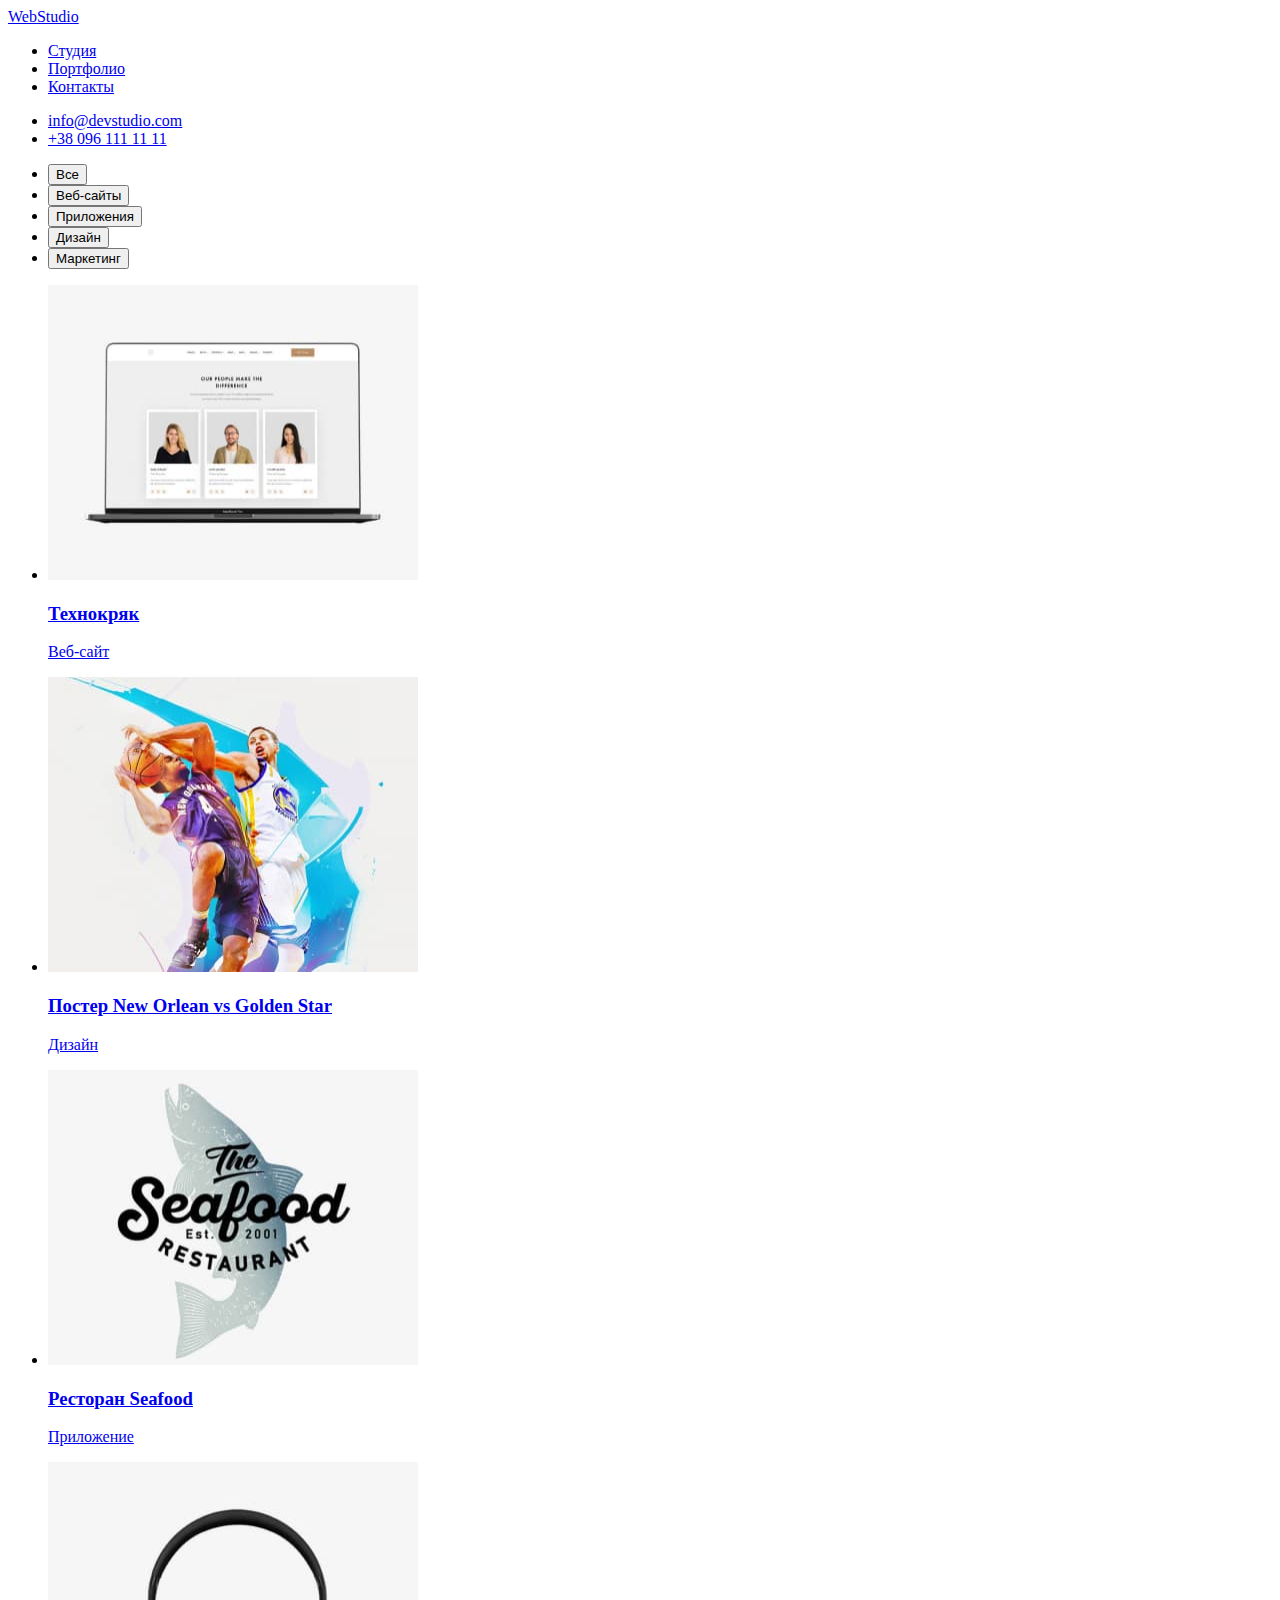
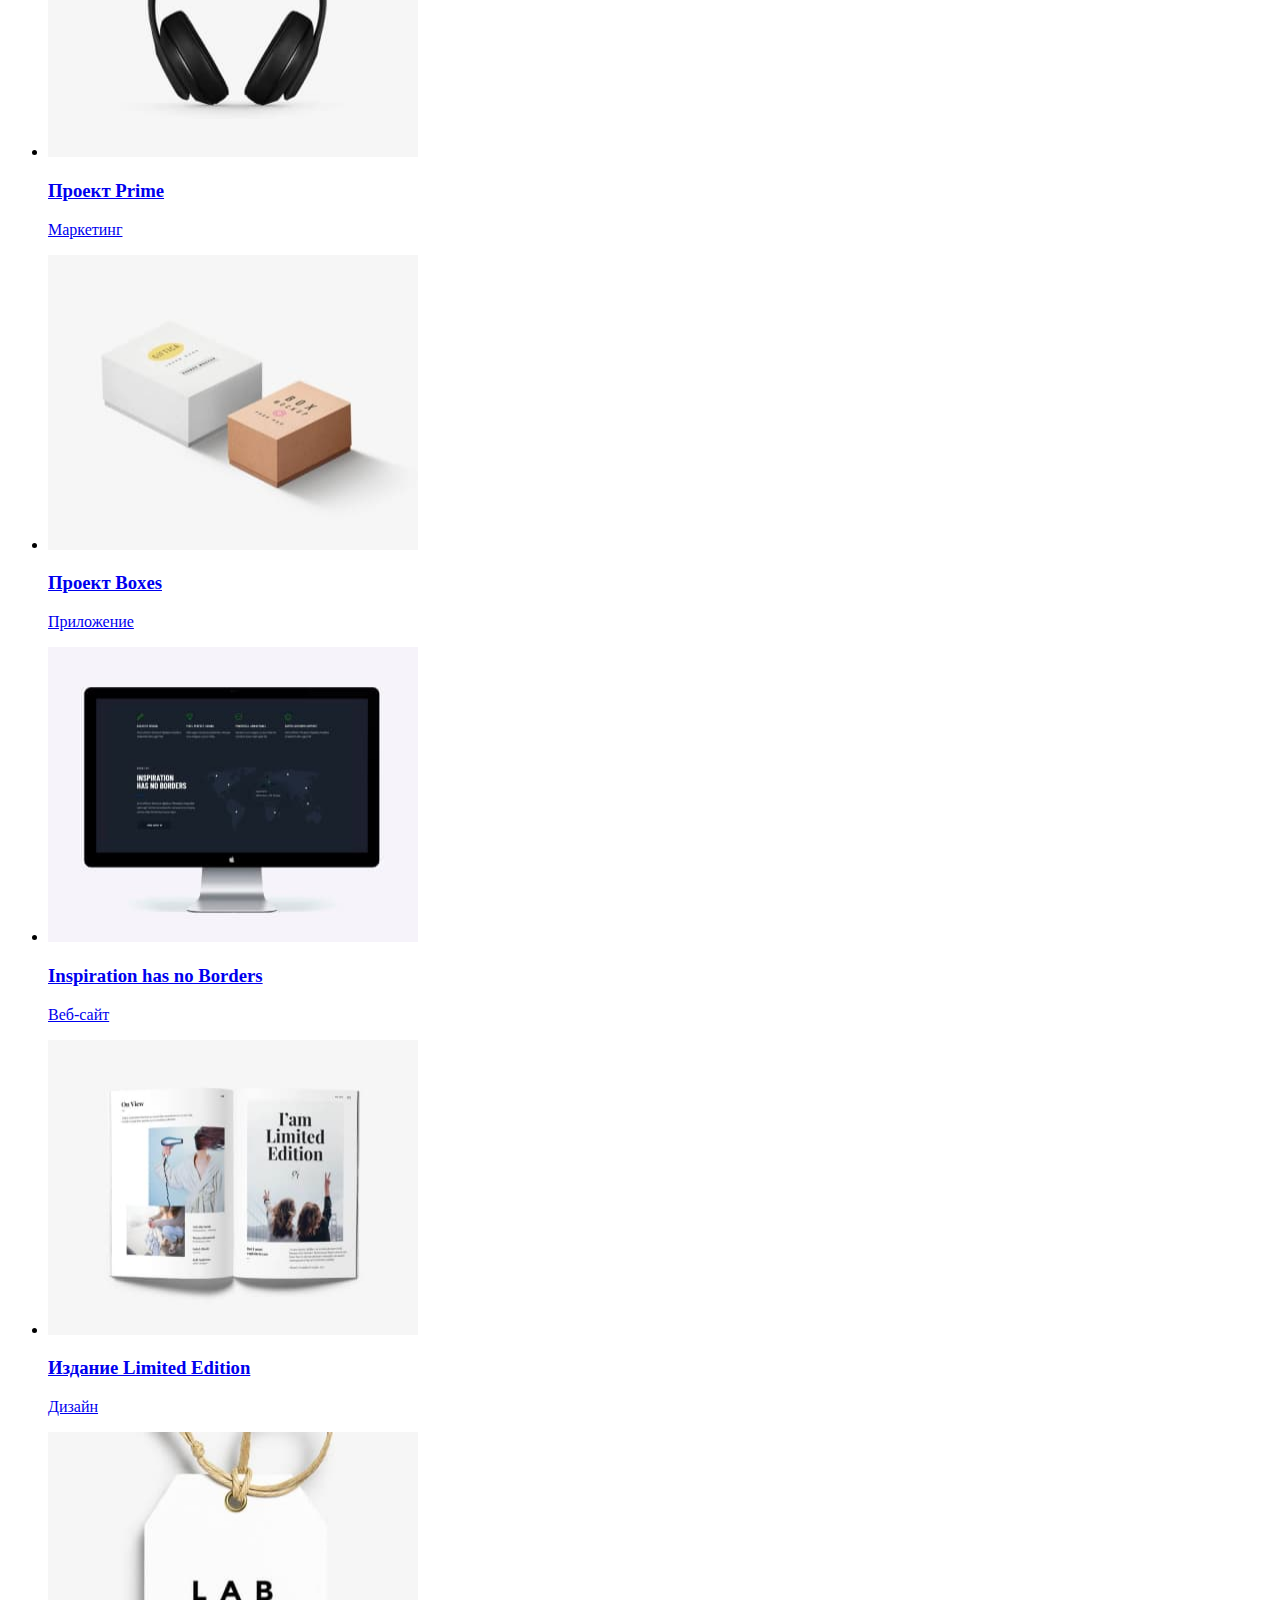
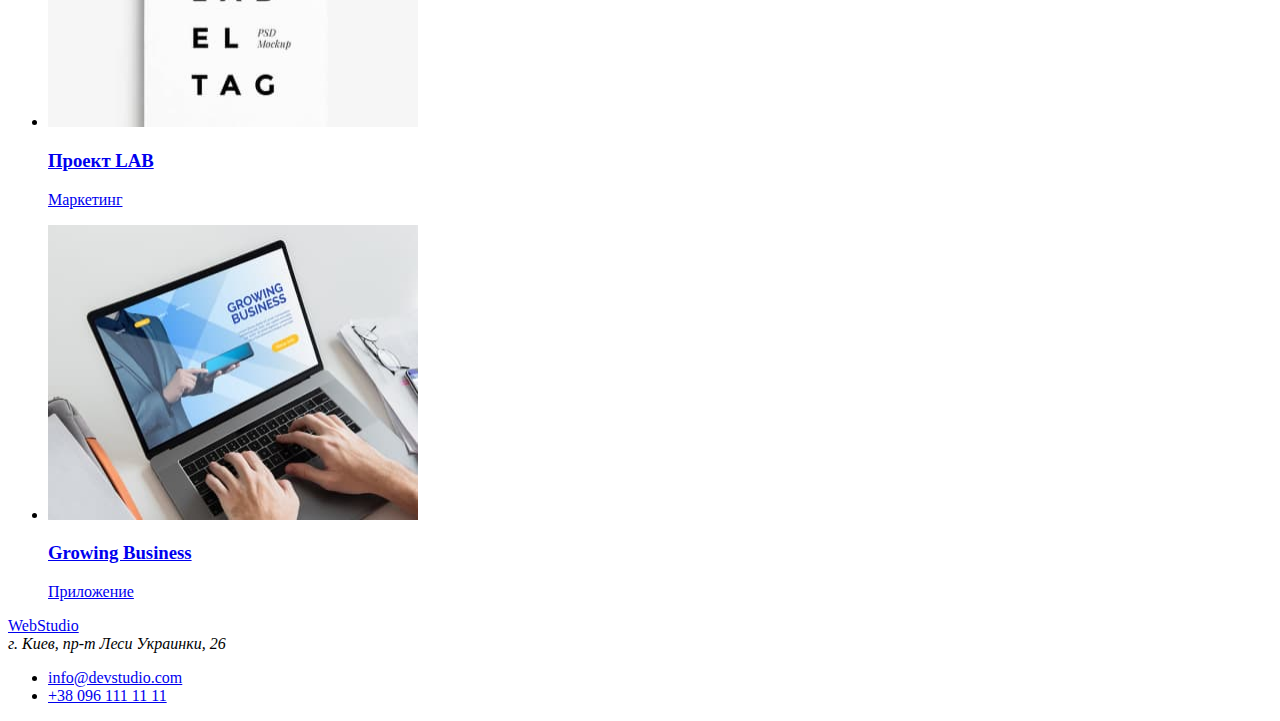
==== portfolio.html @ 77b7cbb5 "Добавляет страницу портфолио" ====
<!DOCTYPE html>
<html lang="en">
<head>
    <meta charset="UTF-8">
    <meta http-equiv="X-UA-Compatible" content="IE=edge">
    <meta name="viewport" content="width=device-width, initial-scale=1.0">
    <title>WebStudio</title>
    <link rel="preconnect" href="https://fonts.gstatic.com">
    <link href="https://fonts.googleapis.com/css2?family=Raleway:wght@700&family=Roboto:wght@400;500;700;900&display=swap" rel="stylesheet">
    <link rel="stylesheet" href="https://cdnjs.cloudflare.com/ajax/libs/modern-normalize/1.1.0/modern-normalize.min.css" integrity="sha512-wpPYUAdjBVSE4KJnH1VR1HeZfpl1ub8YT/NKx4PuQ5NmX2tKuGu6U/JRp5y+Y8XG2tV+wKQpNHVUX03MfMFn9Q==" crossorigin="anonymous" referrerpolicy="no-referrer" />
    <link rel="stylesheet" href="./css/styles.css">
</head>
<body class="page">
    <!--header-->
    <header class="header-section">
        <div class="container">
            <div class="header-menu">
                 <nav class="menu">
                     <a class="logo" href="./index.html"> <span class="logo-accent">Web</span>Studio</a>
                     <ul class="menu-item">
                         <li class="item"><a class="menu-link" href="./index.html">Студия</a></li>
                         <li class="item"><a class="menu-link current"  href="./portfolio.html">Портфолио</a></li>
                         <li class="item"><a class="menu-link" href="#">Контакты</a></li>
                             
                     </ul>
                 </nav>
             
                 <ul class="contacts-list">
                     <li class="item"><a class="contacts-links" href="mailto:info@devstudio.com">info@devstudio.com</a></li>
                     <li class="item"><a class="contacts-links" href="tel:+380961111111">+38 096 111 11 11</a></li>
                 </ul>
            </div>
         
        </div> 
      
     </header>

    <!--main-->
    <main>

        <section class="works section">
            <div class="container buttons">
                <ul class="works-directions">
                    <li class="buttons"><button class="works-btn current" type="button">Все</button></li>
                    <li class="buttons"><button class="works-btn" type="button">Веб-сайты</button></li>
                    <li class="buttons"><button class="works-btn" type="button">Приложения</button></li>
                    <li class="buttons"><button class="works-btn" type="button">Дизайн</button></li>
                    <li class="buttons"><button class="works-btn" type="button">Маркетинг</button></li>         
                    
                </ul>
            </div>

            <div class="container">
                <ul class="projects">
                    <li class="projects-item">
                        <a href="#"><img src="./images/portfolio-images/technokriak.jpg" alt="notebook" width="370" height="295">  
                            <div class="description-data"><h3 class="projects-title">Технокряк</h3>
                                <p class="projects-description">Веб-сайт</p> </div>
                        </a>
                    
                    </li>
                    <li class="projects-item">
                        <a href="#"><img src="./images/portfolio-images/basketball.jpg" alt="basketball players" width="370" height="295">
                            <div class="description-data"><h3 class="projects-title">Постер New Orlean vs Golden Star</h3>
                                <p class="projects-description">Дизайн</p></div>
                        </a>
                    </li>
                    <li class="projects-item">
                        <a href="#"><img src="./images/portfolio-images/seafood.jpg" alt="fish and inscription" width="370" height="295">
                            <div class="description-data"><h3 class="projects-title">Ресторан Seafood</h3>
                                <p class="projects-description">Приложение</p></div>
                        </a>
                    </li>
                    <li class="projects-item">
                        <a href="#"><img src="./images/portfolio-images/prime.jpg" alt="headphones" width="370" height="295">
                            <div class="description-data"><h3 class="projects-title">Проект Prime</h3>
                                <p class="projects-description">Маркетинг</p></div>
                        </a>
                    </li>
                    <li class="projects-item">
                        <a href="#"><img src="./images/portfolio-images/boxes.jpg" alt="two boxes" width="370" height="295">
                            <div class="description-data"><h3 class="projects-title">Проект Boxes</h3>
                                <p class="projects-description">Приложение</p></div>
                        </a>
                    </li>
                    <li class="projects-item">
                        <a href="#"><img src="./images/portfolio-images/inspiration.jpg" alt="monitor" width="370" height="295">
                            <div class="description-data"><h3 class="projects-title">Inspiration has no Borders</h3>
                                <p class="projects-description">Веб-сайт</p></div>
                        </a>
                    </li>
                    <li class="projects-item">
                        <a href="#"><img src="./images/portfolio-images/limited_edition.jpg" alt="book with illustrations" width="370" height="295">
                            <div class="description-data"><h3 class="projects-title">Издание Limited Edition</h3>
                                <p class="projects-description">Дизайн</p></div>
                        </a>
                    </li>
                    <li class="projects-item">
                        <a href="#"><img src="./images/portfolio-images/lab.jpg" alt="label" width="370" height="295">
                           <div class="description-data"> <h3 class="projects-title">Проект LAB</h3>
                            <p class="projects-description">Маркетинг</p></div>
                        </a>
                    </li>
                    <li class="projects-item">
                        <a href="#"><img src="./images/portfolio-images/growing_business.jpg" alt="laptop" width="370" height="295">
                            <div class="description-data"><h3 class="projects-title">Growing Business</h3>
                                <p class="projects-description">Приложение</p></div>
                        </a>
                    </li>
    
                </ul>
            </div>               
        
        </section>

        
    </main>

   <!--footer-->
   <footer class="footer">
        <div class="container .footer">
            <div class="footer-logo"><a class="logo-footer" href="./index.html"> <span class="logo-accent">Web</span>Studio</a></div>
            <address class="address">г. Киев, пр-т Леси Украинки, 26</address>
            <ul class="footer-contacts">
                <li class="links"><a class="footer-links" href="mailto:info@devstudio.com">info@devstudio.com</a></li>
                <li class="links"><a class="footer-links" href="tel:+380961111111">+38 096 111 11 11</a></li>
            </ul>
        </div>
       
    </footer>
</body>
</html>
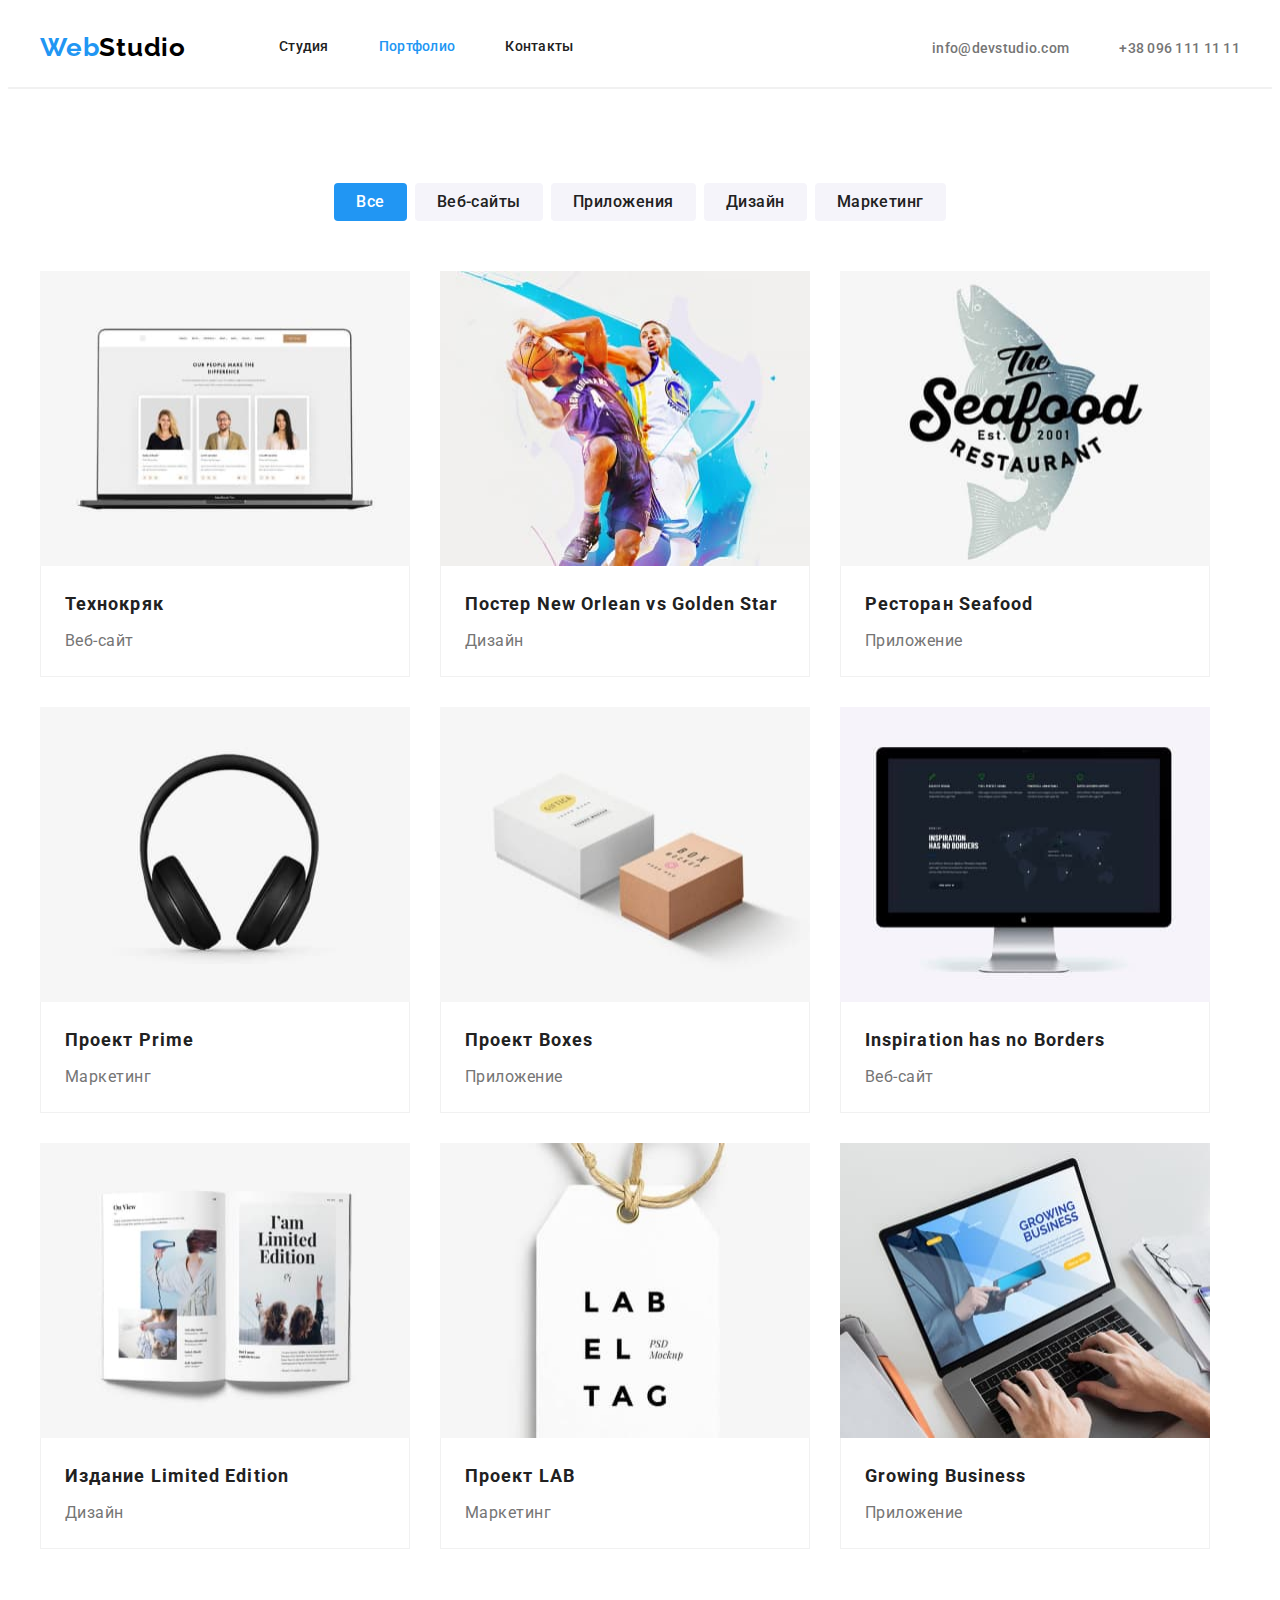
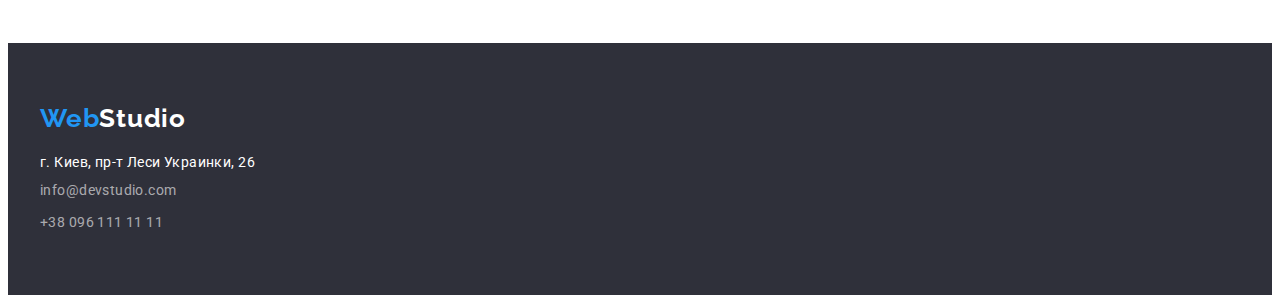
==== commit f808c6dc: "Вносит правки" ====
--- a/portfolio.html
+++ b/portfolio.html
@@ -39,7 +39,7 @@
     <main>
 
         <section class="works section">
-            <div class="container buttons">
+            <div class="container">
                 <ul class="works-directions">
                     <li class="buttons"><button class="works-btn current" type="button">Все</button></li>
                     <li class="buttons"><button class="works-btn" type="button">Веб-сайты</button></li>
@@ -48,63 +48,70 @@
                     <li class="buttons"><button class="works-btn" type="button">Маркетинг</button></li>         
                     
                 </ul>
-            </div>
-
-            <div class="container">
+                        
                 <ul class="projects">
                     <li class="projects-item">
-                        <a href="#"><img src="./images/portfolio-images/technokriak.jpg" alt="notebook" width="370" height="295">  
+                        <a href="#" style="display: block;"><img src="./images/portfolio-images/technokriak.jpg" alt="notebook" width="370" height="295">  
                             <div class="description-data"><h3 class="projects-title">Технокряк</h3>
-                                <p class="projects-description">Веб-сайт</p> </div>
+                                <p class="projects-description">Веб-сайт</p> 
+                            </div>
                         </a>
                     
                     </li>
                     <li class="projects-item">
-                        <a href="#"><img src="./images/portfolio-images/basketball.jpg" alt="basketball players" width="370" height="295">
+                        <a href="#" style="display: block;"><img src="./images/portfolio-images/basketball.jpg" alt="basketball players" width="370" height="295">
                             <div class="description-data"><h3 class="projects-title">Постер New Orlean vs Golden Star</h3>
-                                <p class="projects-description">Дизайн</p></div>
+                                <p class="projects-description">Дизайн</p>
+                            </div>
                         </a>
                     </li>
                     <li class="projects-item">
-                        <a href="#"><img src="./images/portfolio-images/seafood.jpg" alt="fish and inscription" width="370" height="295">
+                        <a href="#" style="display: block;"><img src="./images/portfolio-images/seafood.jpg" alt="fish and inscription" width="370" height="295">
                             <div class="description-data"><h3 class="projects-title">Ресторан Seafood</h3>
-                                <p class="projects-description">Приложение</p></div>
+                                <p class="projects-description">Приложение</p>
+                            </div>
                         </a>
                     </li>
                     <li class="projects-item">
-                        <a href="#"><img src="./images/portfolio-images/prime.jpg" alt="headphones" width="370" height="295">
+                        <a href="#" style="display: block;"><img src="./images/portfolio-images/prime.jpg" alt="headphones" width="370" height="295">
                             <div class="description-data"><h3 class="projects-title">Проект Prime</h3>
-                                <p class="projects-description">Маркетинг</p></div>
+                                <p class="projects-description">Маркетинг</p>
+                            </div>
                         </a>
                     </li>
                     <li class="projects-item">
-                        <a href="#"><img src="./images/portfolio-images/boxes.jpg" alt="two boxes" width="370" height="295">
+                        <a href="#" style="display: block;"><img src="./images/portfolio-images/boxes.jpg" alt="two boxes" width="370" height="295">
                             <div class="description-data"><h3 class="projects-title">Проект Boxes</h3>
-                                <p class="projects-description">Приложение</p></div>
+                                <p class="projects-description">Приложение</p>
+                            </div>
                         </a>
                     </li>
                     <li class="projects-item">
-                        <a href="#"><img src="./images/portfolio-images/inspiration.jpg" alt="monitor" width="370" height="295">
+                        <a href="#" style="display: block;"><img src="./images/portfolio-images/inspiration.jpg" alt="monitor" width="370" height="295">
                             <div class="description-data"><h3 class="projects-title">Inspiration has no Borders</h3>
-                                <p class="projects-description">Веб-сайт</p></div>
+                                <p class="projects-description">Веб-сайт</p>
+                            </div>
                         </a>
                     </li>
                     <li class="projects-item">
-                        <a href="#"><img src="./images/portfolio-images/limited_edition.jpg" alt="book with illustrations" width="370" height="295">
+                        <a href="#" style="display: block;"><img src="./images/portfolio-images/limited_edition.jpg" alt="book with illustrations" width="370" height="295">
                             <div class="description-data"><h3 class="projects-title">Издание Limited Edition</h3>
-                                <p class="projects-description">Дизайн</p></div>
+                                <p class="projects-description">Дизайн</p>
+                            </div>
                         </a>
                     </li>
                     <li class="projects-item">
-                        <a href="#"><img src="./images/portfolio-images/lab.jpg" alt="label" width="370" height="295">
+                        <a href="#" style="display: block;"><img src="./images/portfolio-images/lab.jpg" alt="label" width="370" height="295">
                            <div class="description-data"> <h3 class="projects-title">Проект LAB</h3>
-                            <p class="projects-description">Маркетинг</p></div>
+                            <p class="projects-description">Маркетинг</p>
+                        </div>
                         </a>
                     </li>
                     <li class="projects-item">
-                        <a href="#"><img src="./images/portfolio-images/growing_business.jpg" alt="laptop" width="370" height="295">
+                        <a href="#" style="display: block;"><img src="./images/portfolio-images/growing_business.jpg" alt="laptop" width="370" height="295">
                             <div class="description-data"><h3 class="projects-title">Growing Business</h3>
-                                <p class="projects-description">Приложение</p></div>
+                                <p class="projects-description">Приложение</p>
+                            </div>
                         </a>
                     </li>
     
--- a/css/styles.css
+++ b/css/styles.css
@@ -0,0 +1,419 @@
+:root {
+    --primary-text-color: #757575;
+    --secondary-text-color: #212121;
+    --additional-text-color: #FFFFFF;
+    --accent-color: #2196F3;
+}
+
+body {
+    background-color: #FFFFFF;
+    color: var(--primary-text-color);
+    font-family: Roboto, sans-serif;
+}
+
+ul {
+    list-style: none;
+}
+a {
+    text-decoration: none;
+}
+
+.container {
+    width: 1200px;
+    margin: 0 auto;
+    padding-left: 15px;
+    padding-right: 15px;
+}
+.section {
+    padding-top: 94px;
+    padding-bottom: 94px;
+}
+h1, h2, h3, h4, h5, h6, p {
+    margin-top: 0px;
+    margin-bottom: 0px;
+}
+ul,
+ol {
+    margin-top: 0px;
+    margin-bottom: 0px;
+    padding-left: 0px;
+}
+img {
+    display: block;
+}
+/* ==================================header================================= */
+.header-menu {
+    display: flex;
+    align-items: center;
+}
+.header-section {
+    border-bottom: 2px solid #f1f1f1;
+    padding-top: 24px; 
+    padding-bottom: 24px;
+}
+.menu {
+    display: flex;
+}
+.menu-item {
+    display: flex;
+    margin-top: 0px;
+    margin-bottom: 0px; 
+    align-items: center;  
+}
+.menu-item .item:not(:last-child) {
+    margin-right: 50px;
+}
+
+.logo {
+    margin-right: 93px;  
+
+    font-family: Raleway;
+    font-style: normal;
+    font-weight: bold;
+    font-size: 26px;
+    line-height: 1.19;
+    letter-spacing: 0.03em;
+    color: #000000;
+}
+
+.logo-accent {
+    color: var(--accent-color);
+}
+
+.menu-item .menu-link {
+    display: block;
+    font-style: normal;
+    font-weight: 500;
+    font-size: 14px;
+    line-height: 1.14;
+    letter-spacing: 0.02em;
+    color: var( --secondary-text-color);
+}
+
+.menu-link:hover,
+.menu-link:focus {
+    color: var(--accent-color)
+}
+.menu-link.current {
+    color: var(--accent-color)
+}
+.menu-link-studio {
+    display: block;
+    font-style: normal;
+    font-weight: 500;
+    font-size: 14px;
+    line-height: 1.14;
+    letter-spacing: 0.02em;
+    color: var(--accent-color);
+}
+.menu-link-studio:hover, 
+.menu-link-studio:focus {
+    color: var( --secondary-text-color)
+}
+
+.contacts-list {
+    display: flex;
+    margin-top: 0px;
+    margin-bottom: 0px;
+    margin-left: auto;
+}
+.contacts-list .item:not(:last-child) {
+   margin-right: 50px; 
+}
+.contacts-links {
+    font-style: normal;
+    font-weight: 500;
+    font-size: 14px;
+    line-height: 1.14;
+    letter-spacing: 0.02em;
+    color: var(--primary-text-color);
+}
+.contacts-links:hover,
+.contacts-links:focus {
+    color: var(--accent-color);
+}
+
+/* ==============================MAIN============================== */
+/* ==============================Hero============================== */
+.hero {
+    background-color: #2F303A;
+    text-align: center;
+    padding-top: 195px;
+    padding-bottom: 205px;
+}
+.hero-title {
+    margin-top: 0px; 
+    margin-bottom: 30px;   
+    font-style: normal;
+    font-weight: 900;
+    font-size: 44px;
+    line-height: 1.36;
+    letter-spacing: 0.06em;
+    text-transform: uppercase;
+    color: var(--additional-text-color);
+}
+
+.modal-btn {
+    font-style: normal;
+    font-weight: bold;
+    font-size: 16px;
+    line-height: 1.87;
+    letter-spacing: 0.06em;
+    color: var(--additional-text-color);
+    background-color: var(--accent-color);
+    cursor: pointer;
+    padding: 10px 32px;
+    border-radius: 4px;
+    text-align: center;
+    outline: none;
+    border: none;
+}
+
+/* ===========================Strengths=================================== */
+.stenghth-section {
+    padding-top: 89px;
+    padding-bottom: 0px;
+}
+.strengths-list {
+    display: flex;
+    margin-left: -30px;
+    margin-top: -30px;
+}
+.strengths-item {
+    margin-left: 30px;
+    margin-top: 30px;
+}
+
+.strengths-list .strengths-item {
+    width: 270px;
+}
+.strengths-list .strengths-title {
+    font-style: normal;
+    font-weight: bold;
+    font-size: 14px;
+    line-height: 1.14;
+    letter-spacing: 0.03em;
+    text-transform: uppercase;
+    color: var( --secondary-text-color)
+}
+.strengths-title {
+    margin-bottom: 10px;
+}
+
+
+.strenghts-description {
+    font-style: normal;
+    font-weight: normal;
+    font-size: 14px;
+    line-height: 1.7;
+    letter-spacing: 0.03em;
+    color: var(--primary-text-color);
+    margin-top: 0px;
+}
+
+/* ===========================Works=================================== */
+
+.title {
+    margin-bottom: 50px;
+}
+
+.section .title {
+    font-style: normal;
+    font-weight: bold;
+    font-size: 36px;
+    line-height: 1.16;
+    text-align: center;
+    letter-spacing: 0.03em;
+    color: var( --secondary-text-color)
+}
+.work-section-images {
+    display: flex;
+    margin-left: -30px;
+    margin-top: -30px;
+}
+.work-images {
+    margin-left: 30px;
+    margin-top: 30px;
+}
+
+.title {
+    margin-top: 0px;
+    margin-bottom: 50px;
+}
+/* ===========================Our team=================================== */
+.team-section {
+    background-color: #E5E5E5;
+    padding-top: 94px;
+    padding-bottom: 94px;
+}
+.team-section .title {
+    font-style: normal;
+    font-weight: bold;
+    font-size: 36px;
+    line-height: 1.16;
+    text-align: center;
+    letter-spacing: 0.03em;
+    color: var( --secondary-text-color)
+}
+.team-title {
+    font-style: normal;
+    font-weight: 500;
+    font-size: 16px;
+    line-height: 1.18;
+    text-align: center;
+    letter-spacing: 0.03em;
+    color: var( --secondary-text-color);
+    margin-bottom: 10px;
+}
+.team-description {
+    font-style: normal;
+    font-weight: normal;
+    font-size: 16px;
+    line-height: 1.18;   
+    text-align: center;
+    letter-spacing: 0.03em;
+    color: var(--primary-text-color);
+}
+.team-images {
+    display: flex;
+    margin-left: -30px;
+    margin-top: -30px;
+}
+.team-members-images {
+    margin-left: 30px;
+    margin-top: 30px;
+    background-color: #FFFFFF;
+    border-radius: 0 0 4px 4px;
+    box-shadow: 0px 1px 3px rgb(0 0 0 / 12%),
+    0px 1px 1px rgb(0 0 0 / 14%),
+    0px 2px 1px rgb(0 0 0 / 20%)
+}
+.member-info {
+    padding-top: 30px;
+    padding-bottom: 30px;
+}
+/* ===========================footer=================================== */
+.footer {
+    background-color: #2F303A;
+    padding-top: 60px;
+    padding-bottom: 60px;
+}
+   
+
+.footer-logo {
+    margin-bottom: 20px;
+}
+.logo-footer {
+    font-family: Raleway;
+    font-style: normal;
+    font-weight: bold;
+    font-size: 26px;
+    line-height: 1.19;
+    letter-spacing: 0.03em;
+    color: var(--additional-text-color);
+}
+
+.address {
+    font-style: normal;
+    font-weight: normal;
+    font-size: 14px;
+    line-height: 1,7;
+    letter-spacing: 0.03em;
+    color: var(--additional-text-color);
+    margin-bottom: 9px;
+}
+.footer-contacts .footer-links {
+    font-style: normal;
+    font-weight: normal;
+    font-size: 14px;
+    line-height: 1.7;
+    letter-spacing: 0.03em;
+    color: rgba(255, 255, 255, 0.6);
+}
+.footer-contacts .links:not(:last-child) {
+    margin-bottom: 9px;
+}
+.footer-links:hover,
+.footer-links:focus {
+    color: var(--accent-color);
+}
+
+/* =================================PORTFOLIO===================================== */
+
+.works-directions {
+    display: flex;
+    justify-content: center;
+    margin-bottom: 50px;
+}
+.works-directions .buttons:not(:last-child){
+    margin-right: 8px;
+}
+
+.works-btn {   
+    height: 38px;
+    padding-top: 6px;
+    padding-bottom: 6px;
+    padding-left: 22px;
+    padding-right: 22px;
+    border-radius: 4px; 
+    font-family: Roboto, sans-serif;
+    font-style: normal;
+    font-weight: 500;
+    font-size: 16px;
+    line-height: 1.6;
+    text-align: center;
+    letter-spacing: 0.03em;
+    cursor: pointer;
+    color: var( --secondary-text-color);
+    background-color: #F5F4FA;
+    border:0px
+}
+
+.works-btn:hover,
+.works-btn:focus {
+  background-color: var(--accent-color);  
+  color: var(--additional-text-color);
+}
+
+.works-btn.current {
+    background-color: var(--accent-color);
+    color: var(--additional-text-color);
+}
+.projects {
+    margin-left: -30px;
+    margin-top: -30px;
+    display: flex;
+    flex-wrap: wrap;
+}
+.projects-item {
+    display: block;
+    margin-left: 30px;
+    margin-top: 30px;
+}
+.description-data {
+    padding-top: 20px;
+    padding-bottom: 20px;
+    padding-left: 24PX;
+    padding-right: 24px;
+    border-bottom: 1px solid #f1f1f1;
+    border-left: 1px solid #f1f1f1;
+    border-right: 1px solid #f1f1f1 ;
+}
+.projects-title {
+    font-style: normal;
+    font-weight: bold;
+    font-size: 18px;
+    line-height: 2;
+    letter-spacing: 0.06em;
+    color: var( --secondary-text-color);
+    margin-bottom: 4px;
+}
+.projects-description {
+    font-style: normal;
+    font-weight: normal;
+    font-size: 16px;
+    line-height: 1.87;
+    letter-spacing: 0.03em; 
+    color: var(--primary-text-color)
+}
+
